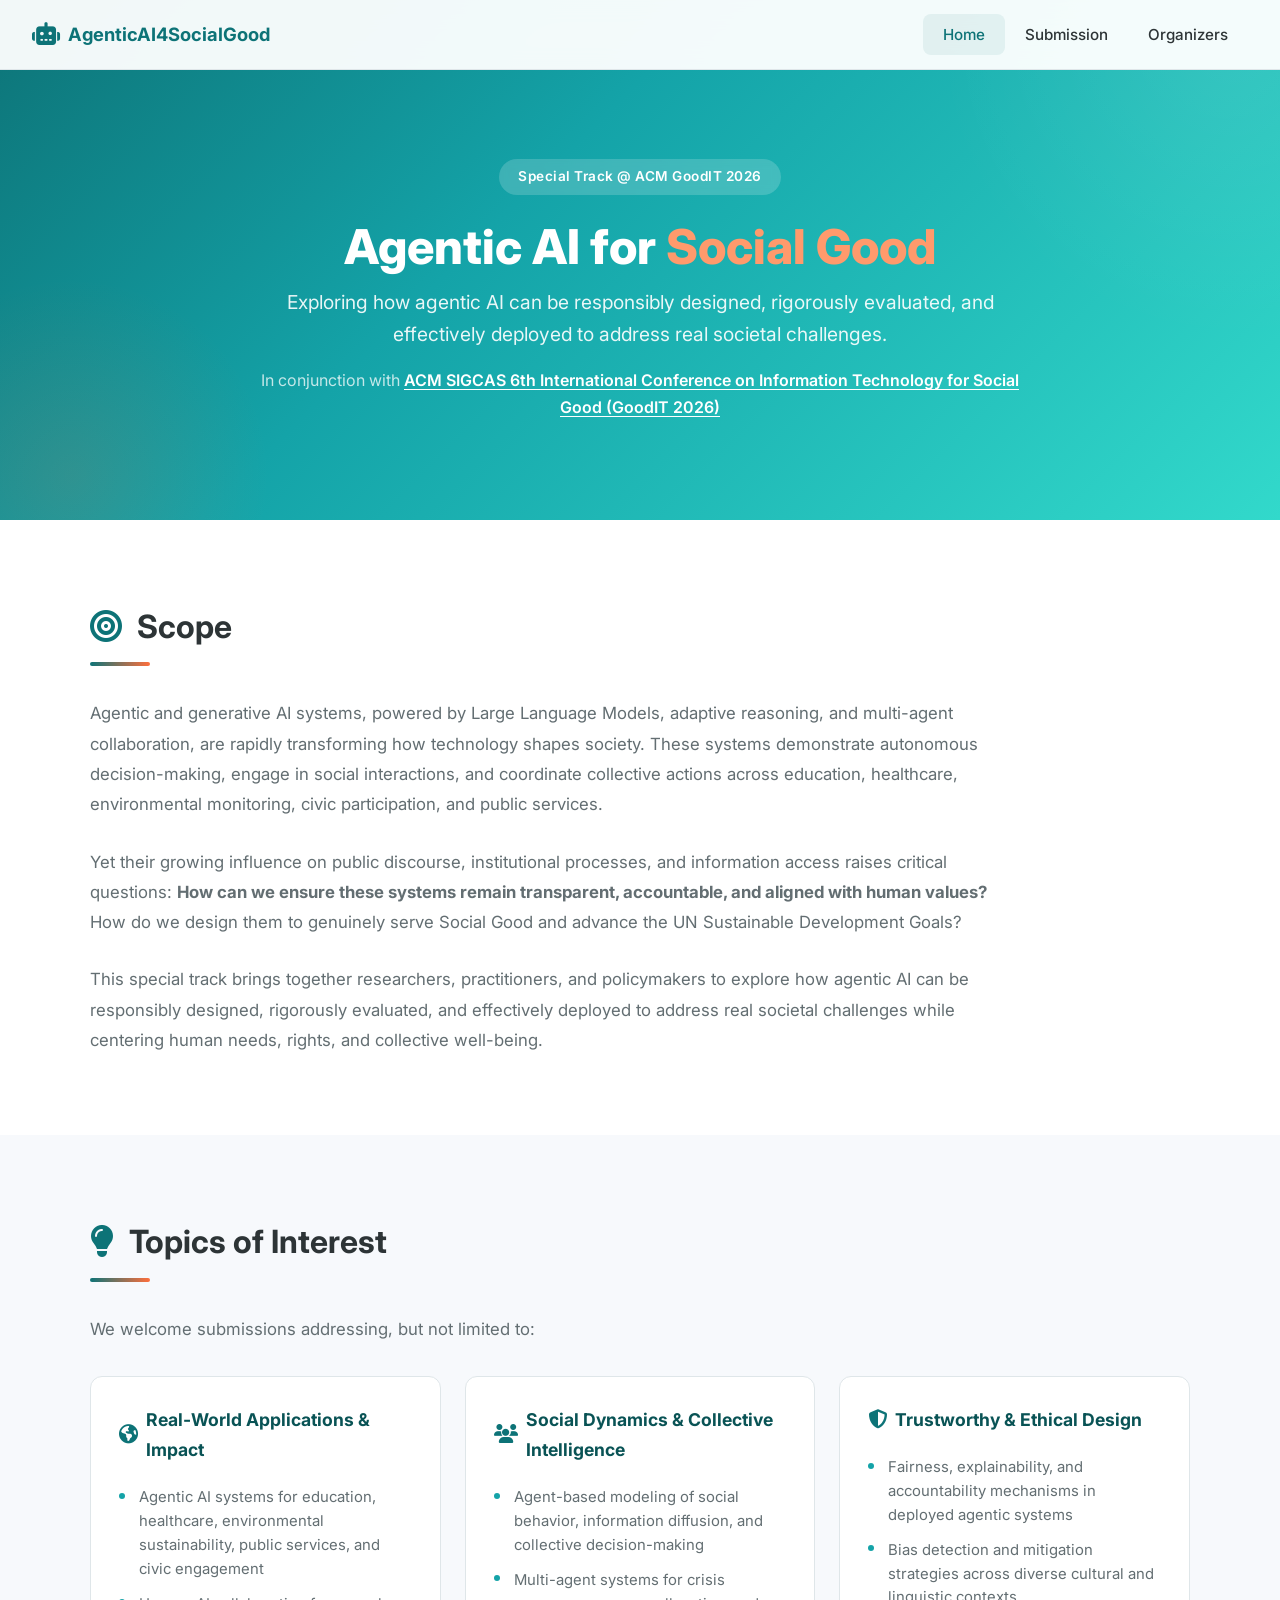
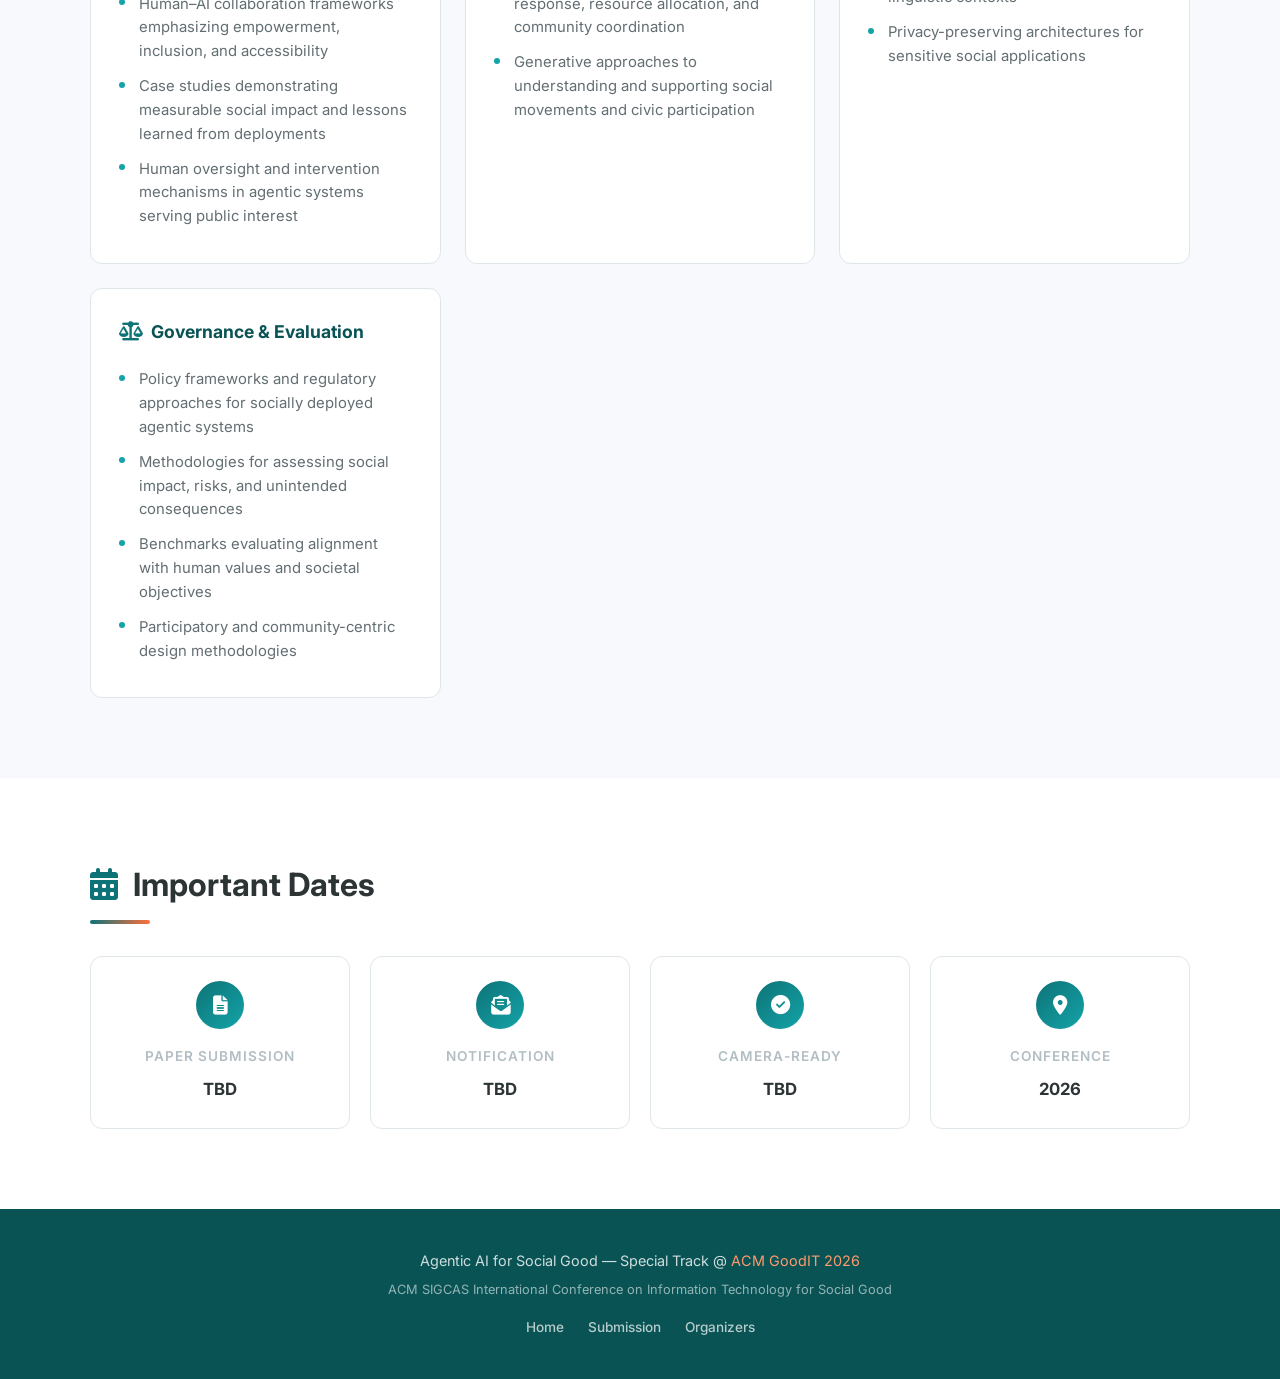
==== index.html @ 671c096c "Add initial HTML structure for the Agentic AI for Social Good special track at ACM GoodIT 2026 - Cre" ====
<!DOCTYPE html>
<html lang="en">
<head>
  <meta charset="UTF-8">
  <meta name="viewport" content="width=device-width, initial-scale=1.0">
  <title>Agentic AI for Social Good — Special Track @ ACM GoodIT 2026</title>
  <link rel="preconnect" href="https://fonts.googleapis.com">
  <link rel="preconnect" href="https://fonts.gstatic.com" crossorigin>
  <link href="https://fonts.googleapis.com/css2?family=Inter:wght@400;500;600;700;800&display=swap" rel="stylesheet">
  <link rel="stylesheet" href="https://cdnjs.cloudflare.com/ajax/libs/font-awesome/6.5.1/css/all.min.css">
  <link rel="stylesheet" href="css/style.css">
</head>
<body>

<!-- Navigation -->
<nav class="navbar" id="navbar">
  <a href="index.html" class="nav-brand">
    <i class="fas fa-robot"></i> AgenticAI4SocialGood
  </a>
  <button class="nav-toggle" id="navToggle" aria-label="Toggle navigation">
    <i class="fas fa-bars"></i>
  </button>
  <ul class="nav-links" id="navLinks">
    <li><a href="index.html" class="active">Home</a></li>
    <li><a href="submission.html">Submission</a></li>
    <li><a href="organizers.html">Organizers</a></li>
  </ul>
</nav>

<!-- Hero -->
<section class="hero">
  <div class="hero-content">
    <div class="hero-badge">Special Track @ ACM GoodIT 2026</div>
    <h1>Agentic AI for <span>Social Good</span></h1>
    <p class="subtitle">
      Exploring how agentic AI can be responsibly designed, rigorously evaluated, and effectively deployed to address real societal challenges.
    </p>
    <p class="conference-info">
      In conjunction with <a href="https://goodit.example.org" target="_blank">ACM SIGCAS 6th International Conference on Information Technology for Social Good (GoodIT 2026)</a>
    </p>
  </div>
</section>

<!-- Scope -->
<section class="section section-alt" id="scope">
  <div class="container">
    <h2 class="section-title"><i class="fas fa-bullseye"></i> Scope</h2>
    <div class="section-divider"></div>
    <p class="section-text">
      Agentic and generative AI systems, powered by Large Language Models, adaptive reasoning, and multi-agent collaboration, are rapidly transforming how technology shapes society. These systems demonstrate autonomous decision-making, engage in social interactions, and coordinate collective actions across education, healthcare, environmental monitoring, civic participation, and public services.
    </p>
    <br>
    <p class="section-text">
      Yet their growing influence on public discourse, institutional processes, and information access raises critical questions: <strong>How can we ensure these systems remain transparent, accountable, and aligned with human values?</strong> How do we design them to genuinely serve Social Good and advance the UN Sustainable Development Goals?
    </p>
    <br>
    <p class="section-text">
      This special track brings together researchers, practitioners, and policymakers to explore how agentic AI can be responsibly designed, rigorously evaluated, and effectively deployed to address real societal challenges while centering human needs, rights, and collective well-being.
    </p>
  </div>
</section>

<!-- Topics of Interest -->
<section class="section" id="topics">
  <div class="container">
    <h2 class="section-title"><i class="fas fa-lightbulb"></i> Topics of Interest</h2>
    <div class="section-divider"></div>
    <p class="section-text" style="margin-bottom: 1rem;">We welcome submissions addressing, but not limited to:</p>

    <div class="topics-grid">

      <div class="topic-card">
        <h3><i class="fas fa-globe-americas"></i> Real-World Applications &amp; Impact</h3>
        <ul>
          <li>Agentic AI systems for education, healthcare, environmental sustainability, public services, and civic engagement</li>
          <li>Human–AI collaboration frameworks emphasizing empowerment, inclusion, and accessibility</li>
          <li>Case studies demonstrating measurable social impact and lessons learned from deployments</li>
          <li>Human oversight and intervention mechanisms in agentic systems serving public interest</li>
        </ul>
      </div>

      <div class="topic-card">
        <h3><i class="fas fa-users"></i> Social Dynamics &amp; Collective Intelligence</h3>
        <ul>
          <li>Agent-based modeling of social behavior, information diffusion, and collective decision-making</li>
          <li>Multi-agent systems for crisis response, resource allocation, and community coordination</li>
          <li>Generative approaches to understanding and supporting social movements and civic participation</li>
        </ul>
      </div>

      <div class="topic-card">
        <h3><i class="fas fa-shield-alt"></i> Trustworthy &amp; Ethical Design</h3>
        <ul>
          <li>Fairness, explainability, and accountability mechanisms in deployed agentic systems</li>
          <li>Bias detection and mitigation strategies across diverse cultural and linguistic contexts</li>
          <li>Privacy-preserving architectures for sensitive social applications</li>
        </ul>
      </div>

      <div class="topic-card">
        <h3><i class="fas fa-balance-scale"></i> Governance &amp; Evaluation</h3>
        <ul>
          <li>Policy frameworks and regulatory approaches for socially deployed agentic systems</li>
          <li>Methodologies for assessing social impact, risks, and unintended consequences</li>
          <li>Benchmarks evaluating alignment with human values and societal objectives</li>
          <li>Participatory and community-centric design methodologies</li>
        </ul>
      </div>

    </div>
  </div>
</section>

<!-- Important Dates -->
<section class="section section-alt" id="dates">
  <div class="container">
    <h2 class="section-title"><i class="fas fa-calendar-alt"></i> Important Dates</h2>
    <div class="section-divider"></div>

    <div class="dates-grid">
      <div class="date-card">
        <div class="date-icon"><i class="fas fa-file-alt"></i></div>
        <div class="date-label">Paper Submission</div>
        <div class="date-value">TBD</div>
      </div>
      <div class="date-card">
        <div class="date-icon"><i class="fas fa-envelope-open-text"></i></div>
        <div class="date-label">Notification</div>
        <div class="date-value">TBD</div>
      </div>
      <div class="date-card">
        <div class="date-icon"><i class="fas fa-check-circle"></i></div>
        <div class="date-label">Camera-Ready</div>
        <div class="date-value">TBD</div>
      </div>
      <div class="date-card">
        <div class="date-icon"><i class="fas fa-map-marker-alt"></i></div>
        <div class="date-label">Conference</div>
        <div class="date-value">2026</div>
      </div>
    </div>

  </div>
</section>

<!-- Footer -->
<footer class="footer">
  <p>Agentic AI for Social Good — Special Track @ <a href="https://goodit.example.org" target="_blank">ACM GoodIT 2026</a></p>
  <p style="font-size:0.8rem; opacity:0.7; margin-top:0.25rem;">ACM SIGCAS International Conference on Information Technology for Social Good</p>
  <div class="footer-links">
    <a href="index.html">Home</a>
    <a href="submission.html">Submission</a>
    <a href="organizers.html">Organizers</a>
  </div>
</footer>

<script>
// Navbar scroll effect
window.addEventListener('scroll', () => {
  document.getElementById('navbar').classList.toggle('scrolled', window.scrollY > 10);
});

// Mobile toggle
document.getElementById('navToggle').addEventListener('click', () => {
  document.getElementById('navLinks').classList.toggle('open');
});
</script>

</body>
</html>
---- css/style.css ----
/* ===== Reset & Base ===== */
*,
*::before,
*::after {
  margin: 0;
  padding: 0;
  box-sizing: border-box;
}

:root {
  --primary: #0d7377;
  --primary-dark: #095355;
  --primary-light: #14a3a8;
  --accent: #ff6f3c;
  --accent-light: #ff9a6c;
  --bg: #f7f9fc;
  --bg-white: #ffffff;
  --text: #2d3436;
  --text-light: #636e72;
  --text-lighter: #b2bec3;
  --border: #dfe6e9;
  --shadow: 0 4px 24px rgba(0, 0, 0, 0.08);
  --shadow-lg: 0 8px 40px rgba(0, 0, 0, 0.12);
  --radius: 12px;
  --radius-sm: 8px;
  --transition: 0.3s ease;
}

html {
  scroll-behavior: smooth;
}

body {
  font-family: 'Inter', -apple-system, BlinkMacSystemFont, 'Segoe UI', Roboto, sans-serif;
  color: var(--text);
  background: var(--bg);
  line-height: 1.7;
  font-size: 16px;
}

a {
  color: var(--primary);
  text-decoration: none;
  transition: color var(--transition);
}

a:hover {
  color: var(--accent);
}

img {
  max-width: 100%;
  height: auto;
}

/* ===== Navigation ===== */
.navbar {
  position: fixed;
  top: 0;
  left: 0;
  right: 0;
  z-index: 1000;
  background: rgba(255, 255, 255, 0.95);
  backdrop-filter: blur(12px);
  border-bottom: 1px solid var(--border);
  padding: 0 2rem;
  height: 70px;
  display: flex;
  align-items: center;
  justify-content: space-between;
  transition: box-shadow var(--transition);
}

.navbar.scrolled {
  box-shadow: var(--shadow);
}

.nav-brand {
  font-weight: 700;
  font-size: 1.15rem;
  color: var(--primary);
  display: flex;
  align-items: center;
  gap: 0.5rem;
}

.nav-brand i {
  font-size: 1.4rem;
}

.nav-links {
  display: flex;
  gap: 0;
  list-style: none;
}

.nav-links li a {
  display: block;
  padding: 0.5rem 1.25rem;
  font-weight: 500;
  font-size: 0.95rem;
  color: var(--text);
  border-radius: var(--radius-sm);
  transition: all var(--transition);
}

.nav-links li a:hover,
.nav-links li a.active {
  color: var(--primary);
  background: rgba(13, 115, 119, 0.08);
}

.nav-toggle {
  display: none;
  background: none;
  border: none;
  font-size: 1.5rem;
  color: var(--text);
  cursor: pointer;
}

/* ===== Hero Section ===== */
.hero {
  min-height: 520px;
  display: flex;
  align-items: center;
  justify-content: center;
  text-align: center;
  padding: 120px 2rem 60px;
  background: linear-gradient(135deg, #0d7377 0%, #14a3a8 40%, #32d9cb 100%);
  position: relative;
  overflow: hidden;
}

.hero::before {
  content: '';
  position: absolute;
  top: -50%;
  right: -20%;
  width: 600px;
  height: 600px;
  background: radial-gradient(circle, rgba(255, 255, 255, 0.08) 0%, transparent 70%);
  border-radius: 50%;
}

.hero::after {
  content: '';
  position: absolute;
  bottom: -30%;
  left: -10%;
  width: 400px;
  height: 400px;
  background: radial-gradient(circle, rgba(255, 111, 60, 0.12) 0%, transparent 70%);
  border-radius: 50%;
}

.hero-content {
  position: relative;
  z-index: 1;
  max-width: 800px;
}

.hero-badge {
  display: inline-block;
  background: rgba(255, 255, 255, 0.18);
  color: #fff;
  padding: 0.4rem 1.2rem;
  border-radius: 50px;
  font-size: 0.85rem;
  font-weight: 600;
  letter-spacing: 0.5px;
  margin-bottom: 1.5rem;
  backdrop-filter: blur(4px);
}

.hero h1 {
  font-size: 3rem;
  font-weight: 800;
  color: #fff;
  line-height: 1.15;
  margin-bottom: 0.75rem;
}

.hero h1 span {
  color: var(--accent-light);
}

.hero .subtitle {
  font-size: 1.2rem;
  color: rgba(255, 255, 255, 0.9);
  font-weight: 400;
  margin-bottom: 0.5rem;
}

.hero .conference-info {
  font-size: 1rem;
  color: rgba(255, 255, 255, 0.75);
  margin-top: 1rem;
}

.hero .conference-info a {
  color: #fff;
  font-weight: 600;
  text-decoration: underline;
  text-underline-offset: 3px;
}

.hero .conference-info a:hover {
  color: var(--accent-light);
}

/* ===== Section Styles ===== */
.section {
  padding: 80px 2rem;
}

.section-alt {
  background: var(--bg-white);
}

.container {
  max-width: 1100px;
  margin: 0 auto;
}

.section-title {
  font-size: 2rem;
  font-weight: 700;
  color: var(--text);
  margin-bottom: 0.5rem;
}

.section-title i {
  color: var(--primary);
  margin-right: 0.5rem;
}

.section-divider {
  width: 60px;
  height: 4px;
  background: linear-gradient(90deg, var(--primary), var(--accent));
  border-radius: 2px;
  margin-bottom: 2rem;
}

.section-text {
  font-size: 1.05rem;
  color: var(--text-light);
  line-height: 1.8;
  max-width: 900px;
}

/* ===== Topic Cards ===== */
.topics-grid {
  display: grid;
  grid-template-columns: repeat(auto-fit, minmax(280px, 1fr));
  gap: 1.5rem;
  margin-top: 2rem;
}

.topic-card {
  background: var(--bg-white);
  border: 1px solid var(--border);
  border-radius: var(--radius);
  padding: 1.75rem;
  transition: all var(--transition);
  position: relative;
  overflow: hidden;
}

.topic-card::before {
  content: '';
  position: absolute;
  top: 0;
  left: 0;
  right: 0;
  height: 4px;
  background: linear-gradient(90deg, var(--primary), var(--primary-light));
  transform: scaleX(0);
  transition: transform var(--transition);
}

.topic-card:hover {
  transform: translateY(-4px);
  box-shadow: var(--shadow);
}

.topic-card:hover::before {
  transform: scaleX(1);
}

.topic-card h3 {
  font-size: 1.1rem;
  font-weight: 700;
  color: var(--primary-dark);
  margin-bottom: 1rem;
  display: flex;
  align-items: center;
  gap: 0.5rem;
}

.topic-card h3 i {
  color: var(--primary);
  font-size: 1.2rem;
}

.topic-card ul {
  list-style: none;
  padding: 0;
}

.topic-card ul li {
  padding: 0.35rem 0;
  padding-left: 1.25rem;
  position: relative;
  font-size: 0.93rem;
  color: var(--text-light);
  line-height: 1.6;
}

.topic-card ul li::before {
  content: '';
  position: absolute;
  left: 0;
  top: 0.75rem;
  width: 6px;
  height: 6px;
  border-radius: 50%;
  background: var(--primary-light);
}

/* ===== Dates Section ===== */
.dates-grid {
  display: grid;
  grid-template-columns: repeat(auto-fit, minmax(220px, 1fr));
  gap: 1.25rem;
  margin-top: 2rem;
}

.date-card {
  background: var(--bg-white);
  border: 1px solid var(--border);
  border-radius: var(--radius);
  padding: 1.5rem;
  text-align: center;
  transition: all var(--transition);
}

.date-card:hover {
  transform: translateY(-3px);
  box-shadow: var(--shadow);
  border-color: var(--primary-light);
}

.date-card .date-icon {
  width: 48px;
  height: 48px;
  border-radius: 50%;
  background: linear-gradient(135deg, var(--primary), var(--primary-light));
  display: flex;
  align-items: center;
  justify-content: center;
  margin: 0 auto 1rem;
  color: #fff;
  font-size: 1.2rem;
}

.date-card .date-label {
  font-size: 0.85rem;
  text-transform: uppercase;
  letter-spacing: 1px;
  color: var(--text-lighter);
  font-weight: 600;
  margin-bottom: 0.4rem;
}

.date-card .date-value {
  font-size: 1.05rem;
  font-weight: 700;
  color: var(--text);
}

/* ===== Submission Page ===== */
.submission-portal {
  background: linear-gradient(135deg, var(--primary), var(--primary-light));
  border-radius: var(--radius);
  padding: 2.5rem;
  text-align: center;
  margin-bottom: 2.5rem;
  color: #fff;
}

.submission-portal h3 {
  font-size: 1.5rem;
  margin-bottom: 0.75rem;
}

.submission-portal p {
  margin-bottom: 1.5rem;
  opacity: 0.9;
}

.btn {
  display: inline-block;
  padding: 0.75rem 2rem;
  border-radius: 50px;
  font-weight: 600;
  font-size: 1rem;
  transition: all var(--transition);
  cursor: pointer;
  border: none;
}

.btn-white {
  background: #fff;
  color: var(--primary);
}

.btn-white:hover {
  background: var(--accent);
  color: #fff;
  transform: translateY(-2px);
  box-shadow: 0 4px 16px rgba(255, 111, 60, 0.3);
}

.btn-primary {
  background: var(--primary);
  color: #fff;
}

.btn-primary:hover {
  background: var(--primary-dark);
  transform: translateY(-2px);
}

.guidelines-list {
  list-style: none;
  padding: 0;
}

.guidelines-list li {
  padding: 0.65rem 0;
  padding-left: 2rem;
  position: relative;
  color: var(--text-light);
  line-height: 1.7;
}

.guidelines-list li::before {
  content: '';
  position: absolute;
  left: 0;
  top: 1rem;
  width: 8px;
  height: 8px;
  border-radius: 50%;
  background: var(--primary);
}

.criteria-grid {
  display: grid;
  grid-template-columns: repeat(auto-fit, minmax(180px, 1fr));
  gap: 1rem;
  margin-top: 1.5rem;
}

.criteria-item {
  background: var(--bg);
  border-radius: var(--radius-sm);
  padding: 1rem 1.25rem;
  text-align: center;
  font-weight: 600;
  font-size: 0.9rem;
  color: var(--primary-dark);
  border: 1px solid var(--border);
}

.criteria-item i {
  display: block;
  font-size: 1.4rem;
  color: var(--primary);
  margin-bottom: 0.5rem;
}

/* ===== Organizer Cards ===== */
.organizers-grid {
  display: grid;
  grid-template-columns: repeat(auto-fit, minmax(480px, 1fr));
  gap: 2rem;
  margin-top: 2rem;
}

.organizer-card {
  background: var(--bg-white);
  border: 1px solid var(--border);
  border-radius: var(--radius);
  padding: 2rem;
  transition: all var(--transition);
}

.organizer-card:hover {
  box-shadow: var(--shadow);
  transform: translateY(-3px);
}

.organizer-header {
  display: flex;
  align-items: center;
  gap: 1.25rem;
  margin-bottom: 1.25rem;
}

.organizer-avatar {
  width: 72px;
  height: 72px;
  border-radius: 50%;
  background: linear-gradient(135deg, var(--primary), var(--primary-light));
  display: flex;
  align-items: center;
  justify-content: center;
  color: #fff;
  font-size: 1.6rem;
  font-weight: 700;
  flex-shrink: 0;
}

.organizer-info h3 {
  font-size: 1.15rem;
  font-weight: 700;
  color: var(--text);
  margin-bottom: 0.2rem;
}

.organizer-info .affiliation {
  font-size: 0.9rem;
  color: var(--primary);
  font-weight: 500;
}

.organizer-info .email {
  font-size: 0.85rem;
  color: var(--text-light);
}

.organizer-bio {
  font-size: 0.92rem;
  color: var(--text-light);
  line-height: 1.7;
}

/* ===== TPC Section ===== */
.tpc-grid {
  display: grid;
  grid-template-columns: repeat(auto-fit, minmax(300px, 1fr));
  gap: 0.75rem;
  margin-top: 1.5rem;
}

.tpc-member {
  display: flex;
  align-items: center;
  gap: 0.75rem;
  padding: 0.85rem 1.25rem;
  background: var(--bg-white);
  border: 1px solid var(--border);
  border-radius: var(--radius-sm);
  transition: all var(--transition);
}

.tpc-member:hover {
  border-color: var(--primary-light);
  background: rgba(13, 115, 119, 0.03);
}

.tpc-dot {
  width: 10px;
  height: 10px;
  border-radius: 50%;
  background: var(--primary-light);
  flex-shrink: 0;
}

.tpc-member .name {
  font-weight: 600;
  font-size: 0.95rem;
  color: var(--text);
}

.tpc-member .role {
  font-size: 0.82rem;
  color: var(--text-light);
}

/* ===== Footer ===== */
.footer {
  background: var(--primary-dark);
  color: rgba(255, 255, 255, 0.8);
  text-align: center;
  padding: 2.5rem 2rem;
}

.footer p {
  font-size: 0.9rem;
  margin-bottom: 0.35rem;
}

.footer a {
  color: var(--accent-light);
}

.footer a:hover {
  color: #fff;
}

.footer .footer-links {
  margin-top: 1rem;
  display: flex;
  justify-content: center;
  gap: 1.5rem;
  flex-wrap: wrap;
}

.footer .footer-links a {
  color: rgba(255, 255, 255, 0.7);
  font-size: 0.85rem;
  font-weight: 500;
}

/* ===== Responsive ===== */
@media (max-width: 768px) {
  .nav-links {
    display: none;
    position: absolute;
    top: 70px;
    left: 0;
    right: 0;
    background: var(--bg-white);
    flex-direction: column;
    padding: 1rem;
    border-bottom: 1px solid var(--border);
    box-shadow: var(--shadow);
  }

  .nav-links.open {
    display: flex;
  }

  .nav-toggle {
    display: block;
  }

  .hero h1 {
    font-size: 2rem;
  }

  .hero .subtitle {
    font-size: 1rem;
  }

  .hero {
    min-height: 400px;
    padding: 100px 1.5rem 50px;
  }

  .section {
    padding: 50px 1.25rem;
  }

  .section-title {
    font-size: 1.5rem;
  }

  .topics-grid {
    grid-template-columns: 1fr;
  }

  .organizers-grid {
    grid-template-columns: 1fr;
  }

  .dates-grid {
    grid-template-columns: repeat(2, 1fr);
  }
}

@media (max-width: 480px) {
  .dates-grid {
    grid-template-columns: 1fr;
  }
}

/* ===== Info box ===== */
.info-box {
  background: rgba(13, 115, 119, 0.06);
  border-left: 4px solid var(--primary);
  border-radius: 0 var(--radius-sm) var(--radius-sm) 0;
  padding: 1.25rem 1.5rem;
  margin: 1.5rem 0;
}

.info-box p {
  font-size: 0.95rem;
  color: var(--text-light);
  line-height: 1.7;
}

/* ===== Review Process ===== */
.review-process {
  background: var(--bg);
  border-radius: var(--radius);
  padding: 2rem;
  margin-top: 2rem;
}

.review-process h3 {
  font-size: 1.2rem;
  font-weight: 700;
  color: var(--primary-dark);
  margin-bottom: 1rem;
}

.review-process p {
  font-size: 0.95rem;
  color: var(--text-light);
  line-height: 1.8;
}
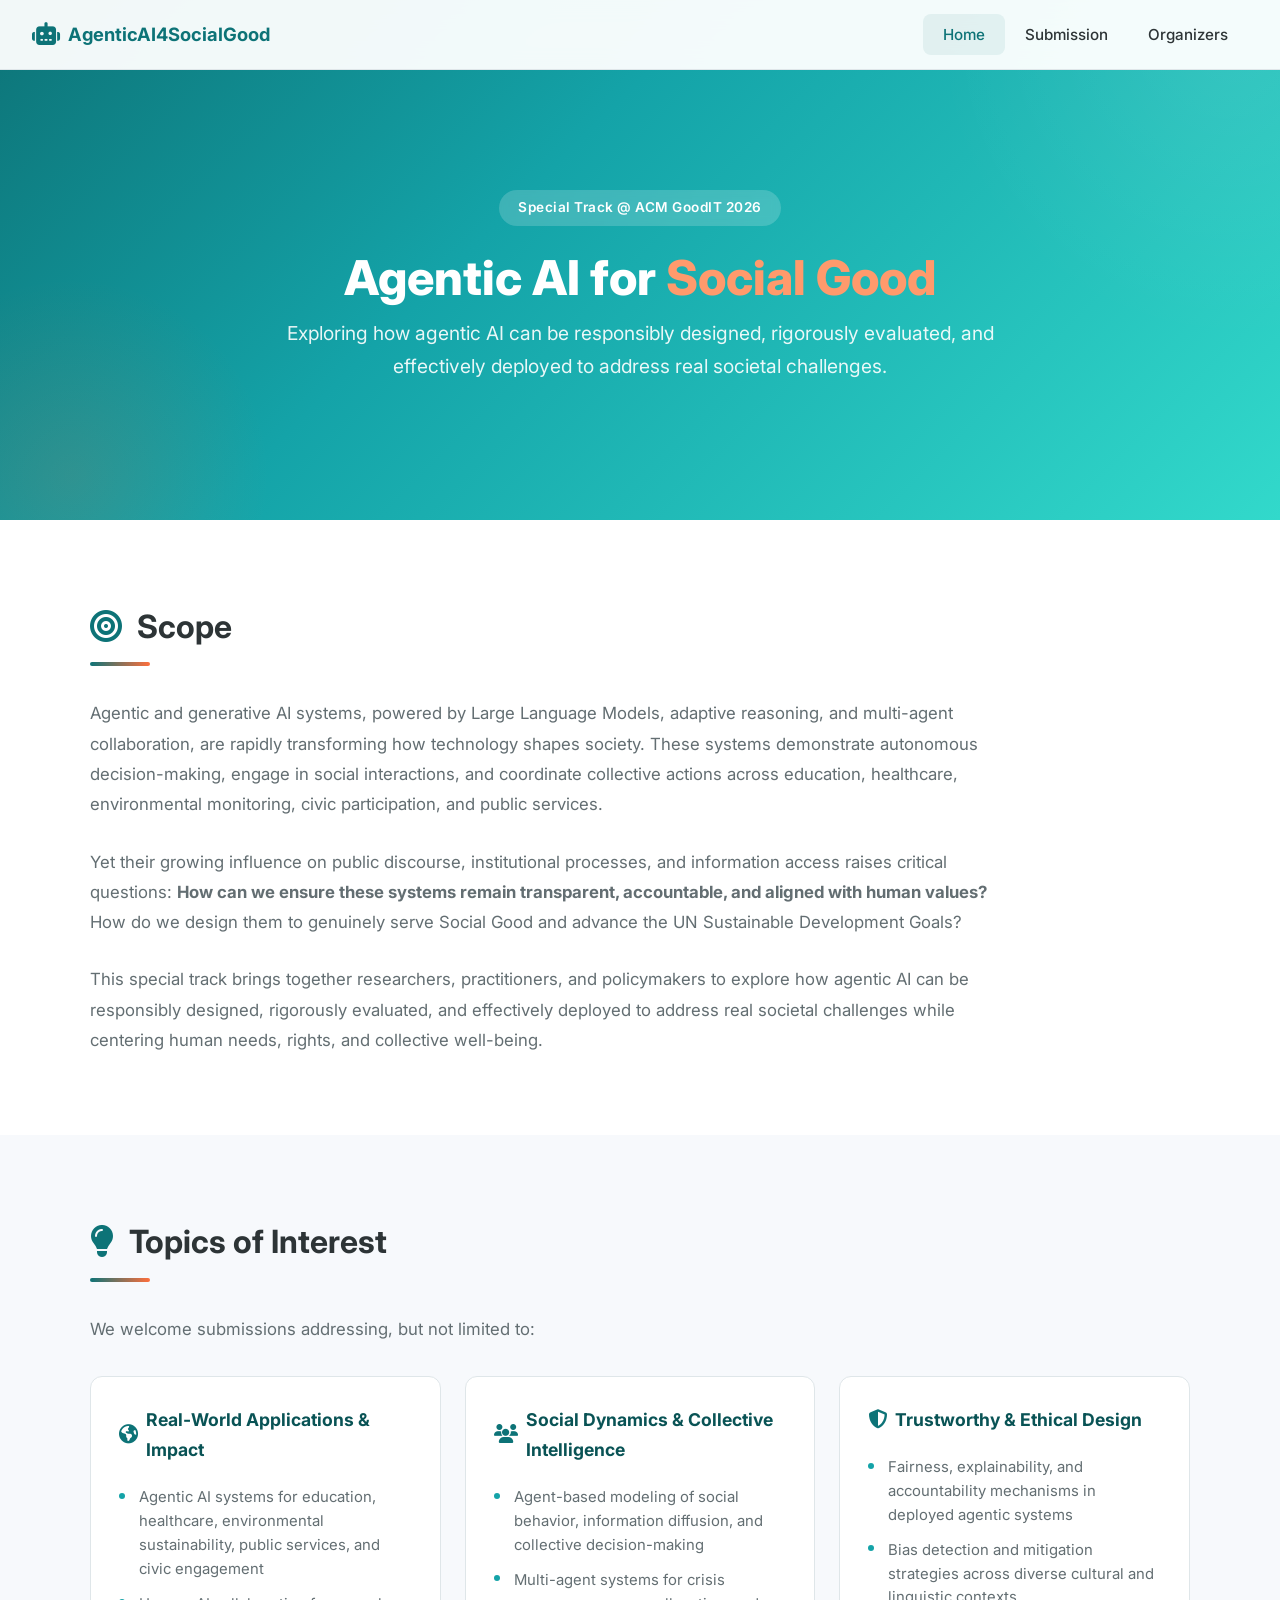
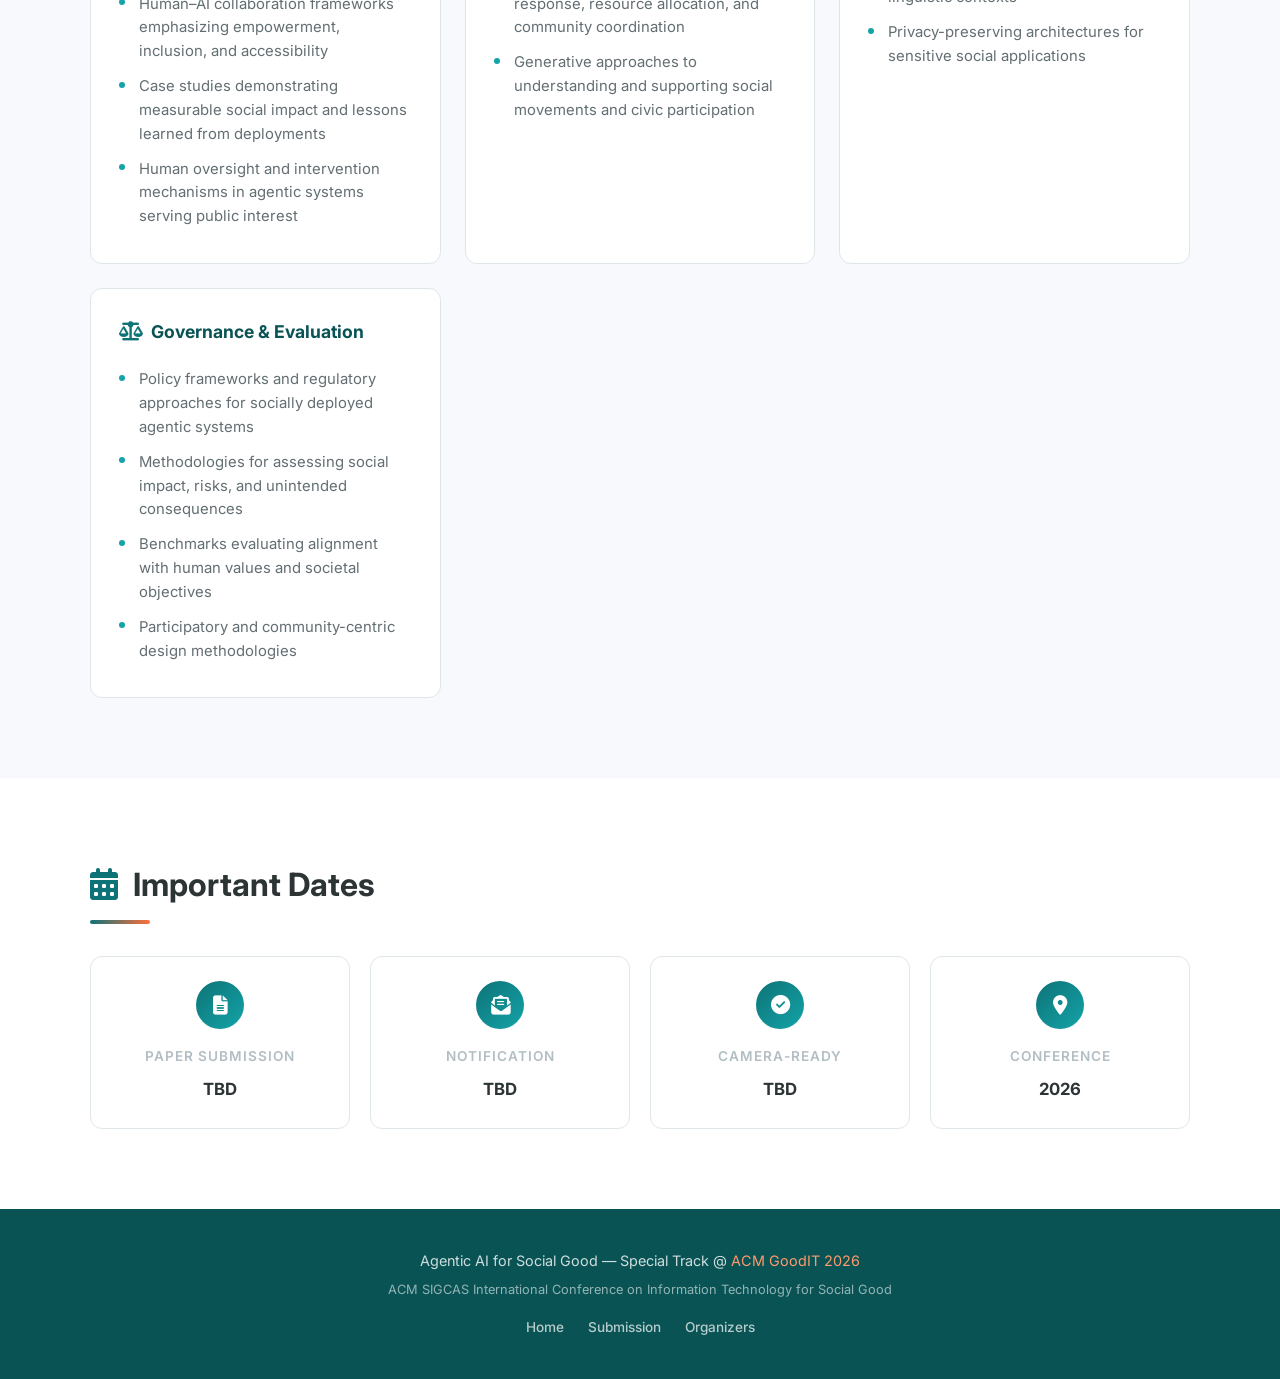
==== commit ebfcfcdf: "Remove conference information from the hero section in index.html" ====
--- a/index.html
+++ b/index.html
@@ -34,9 +34,6 @@
     <h1>Agentic AI for <span>Social Good</span></h1>
     <p class="subtitle">
       Exploring how agentic AI can be responsibly designed, rigorously evaluated, and effectively deployed to address real societal challenges.
-    </p>
-    <p class="conference-info">
-      In conjunction with <a href="https://goodit.example.org" target="_blank">ACM SIGCAS 6th International Conference on Information Technology for Social Good (GoodIT 2026)</a>
     </p>
   </div>
 </section>
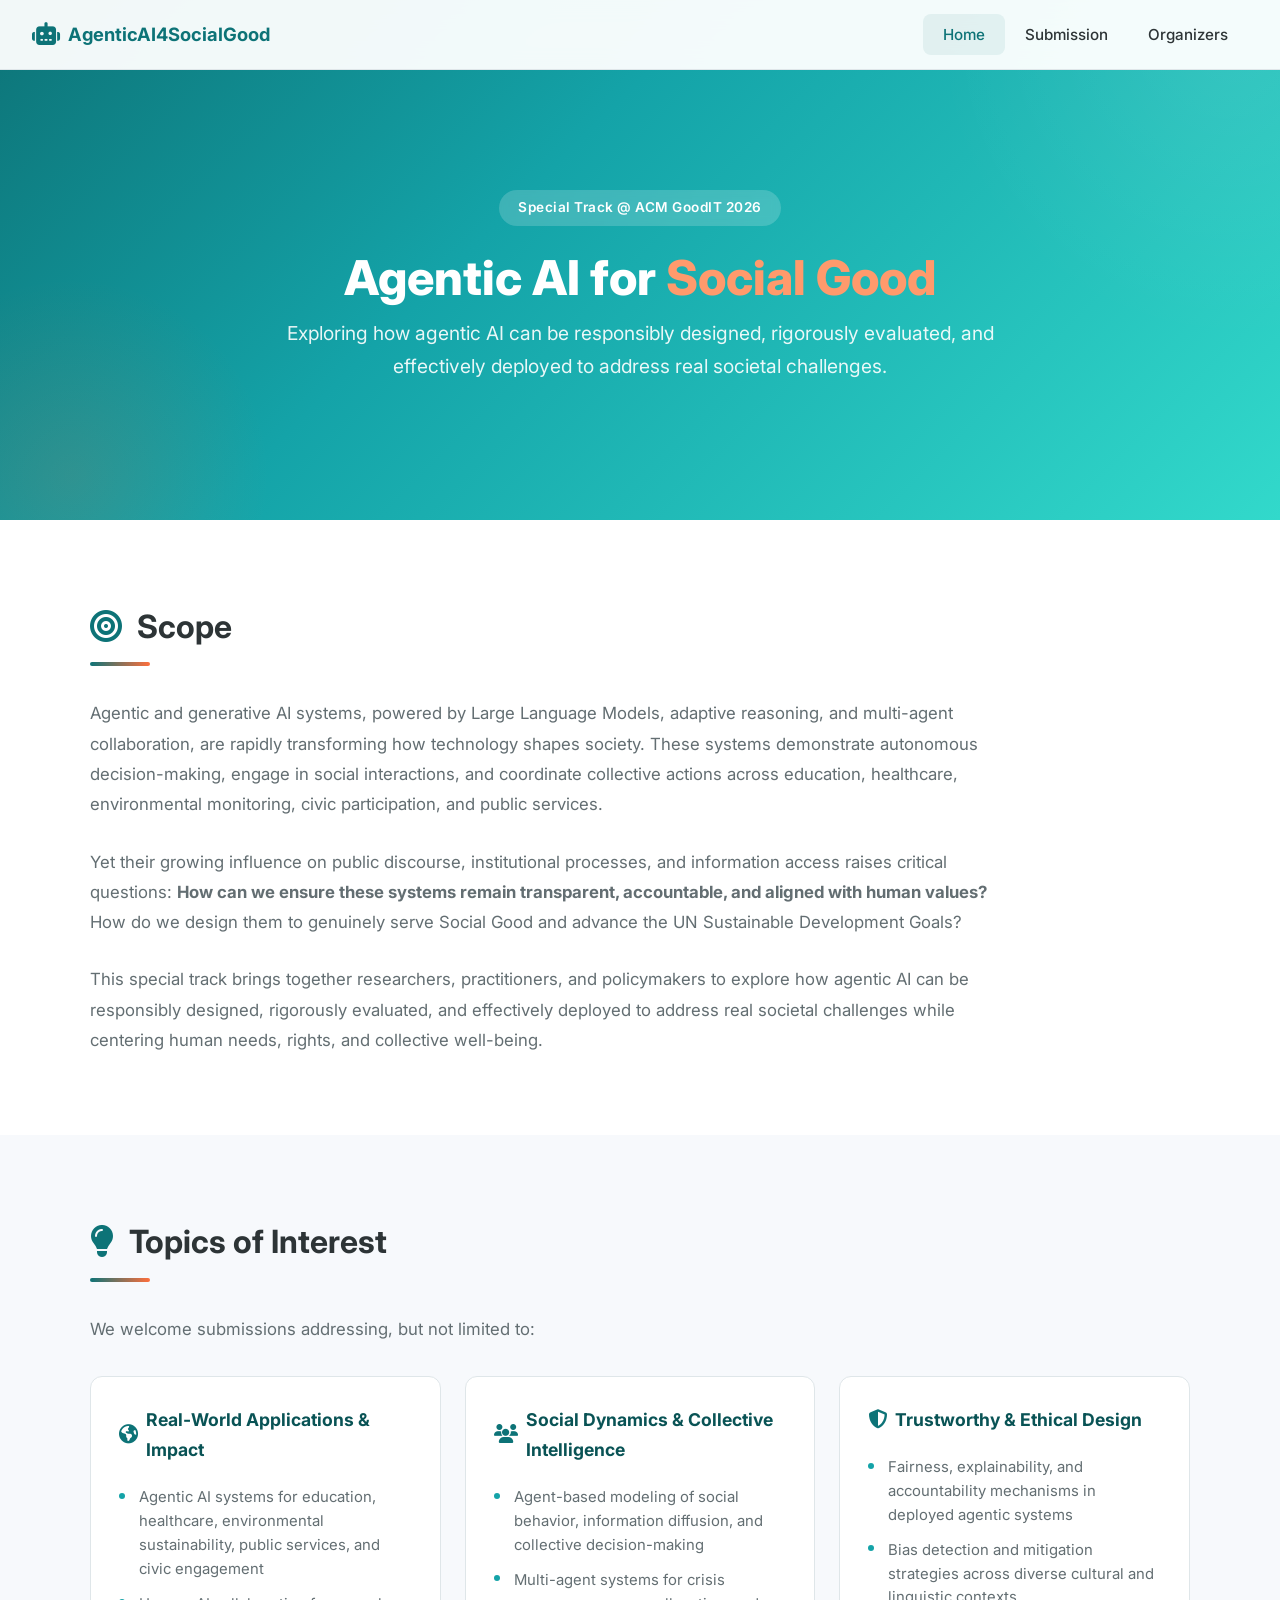
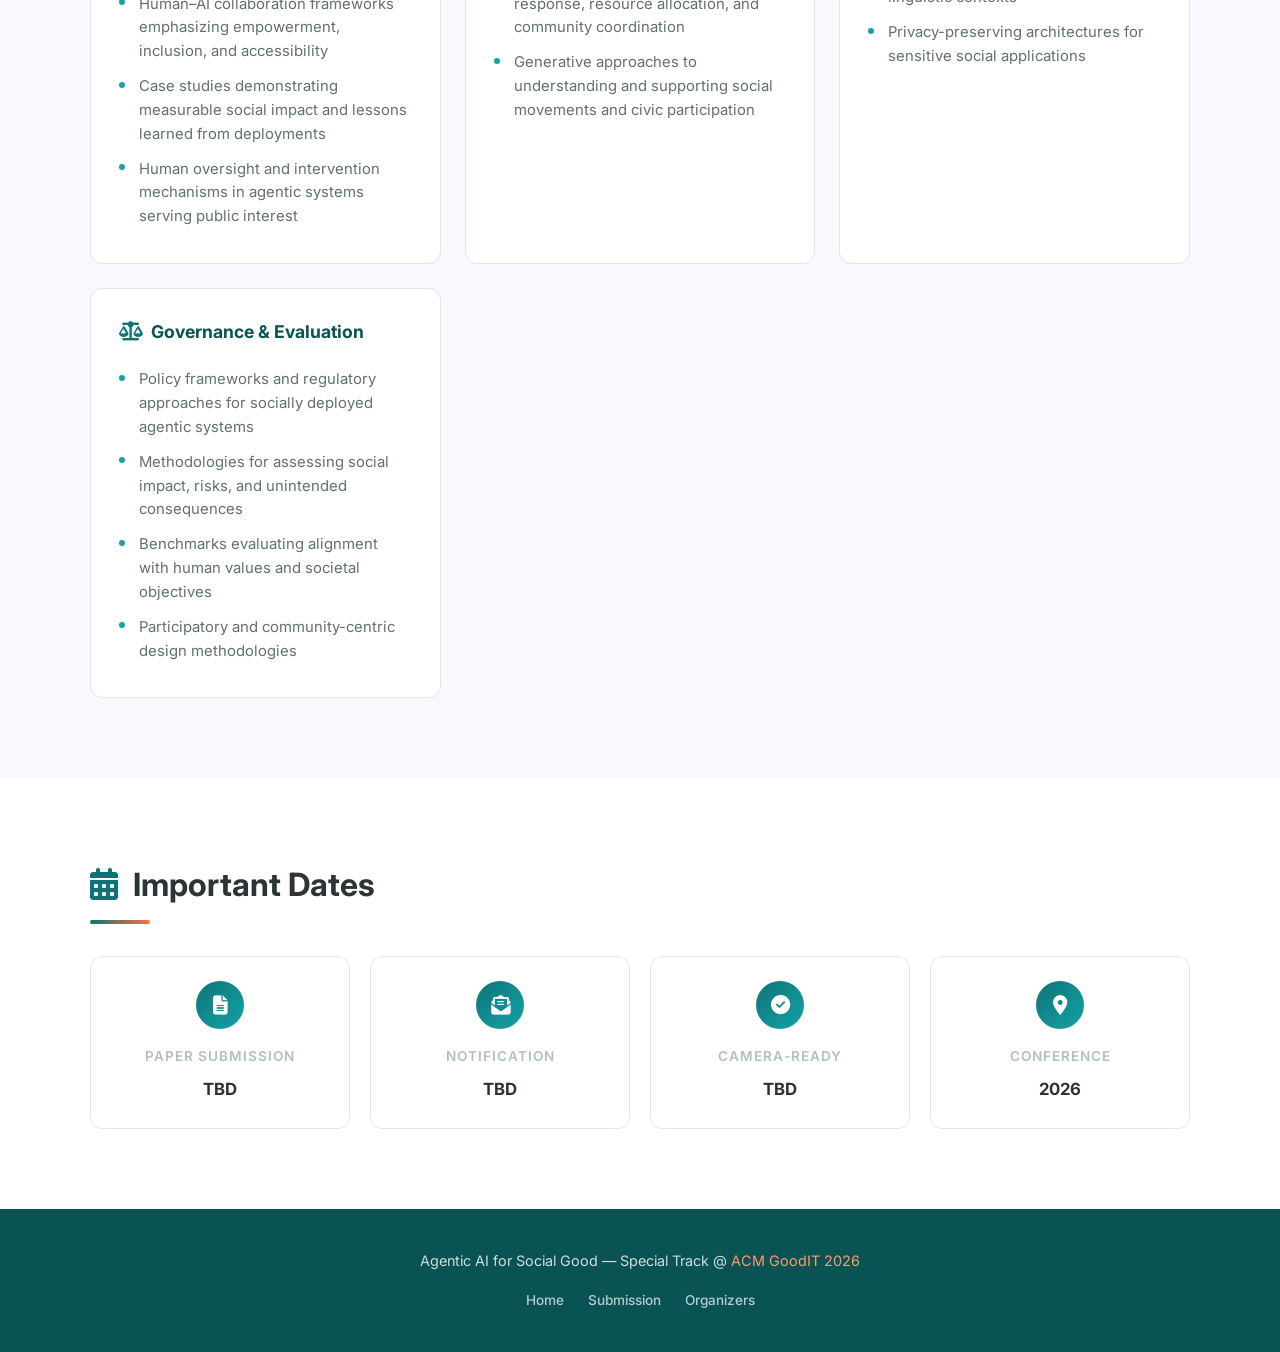
==== commit ae33d77b: "Removed typo in the footer of index.html." ====
--- a/index.html
+++ b/index.html
@@ -143,7 +143,6 @@
 <!-- Footer -->
 <footer class="footer">
   <p>Agentic AI for Social Good — Special Track @ <a href="https://goodit.example.org" target="_blank">ACM GoodIT 2026</a></p>
-  <p style="font-size:0.8rem; opacity:0.7; margin-top:0.25rem;">ACM SIGCAS International Conference on Information Technology for Social Good</p>
   <div class="footer-links">
     <a href="index.html">Home</a>
     <a href="submission.html">Submission</a>
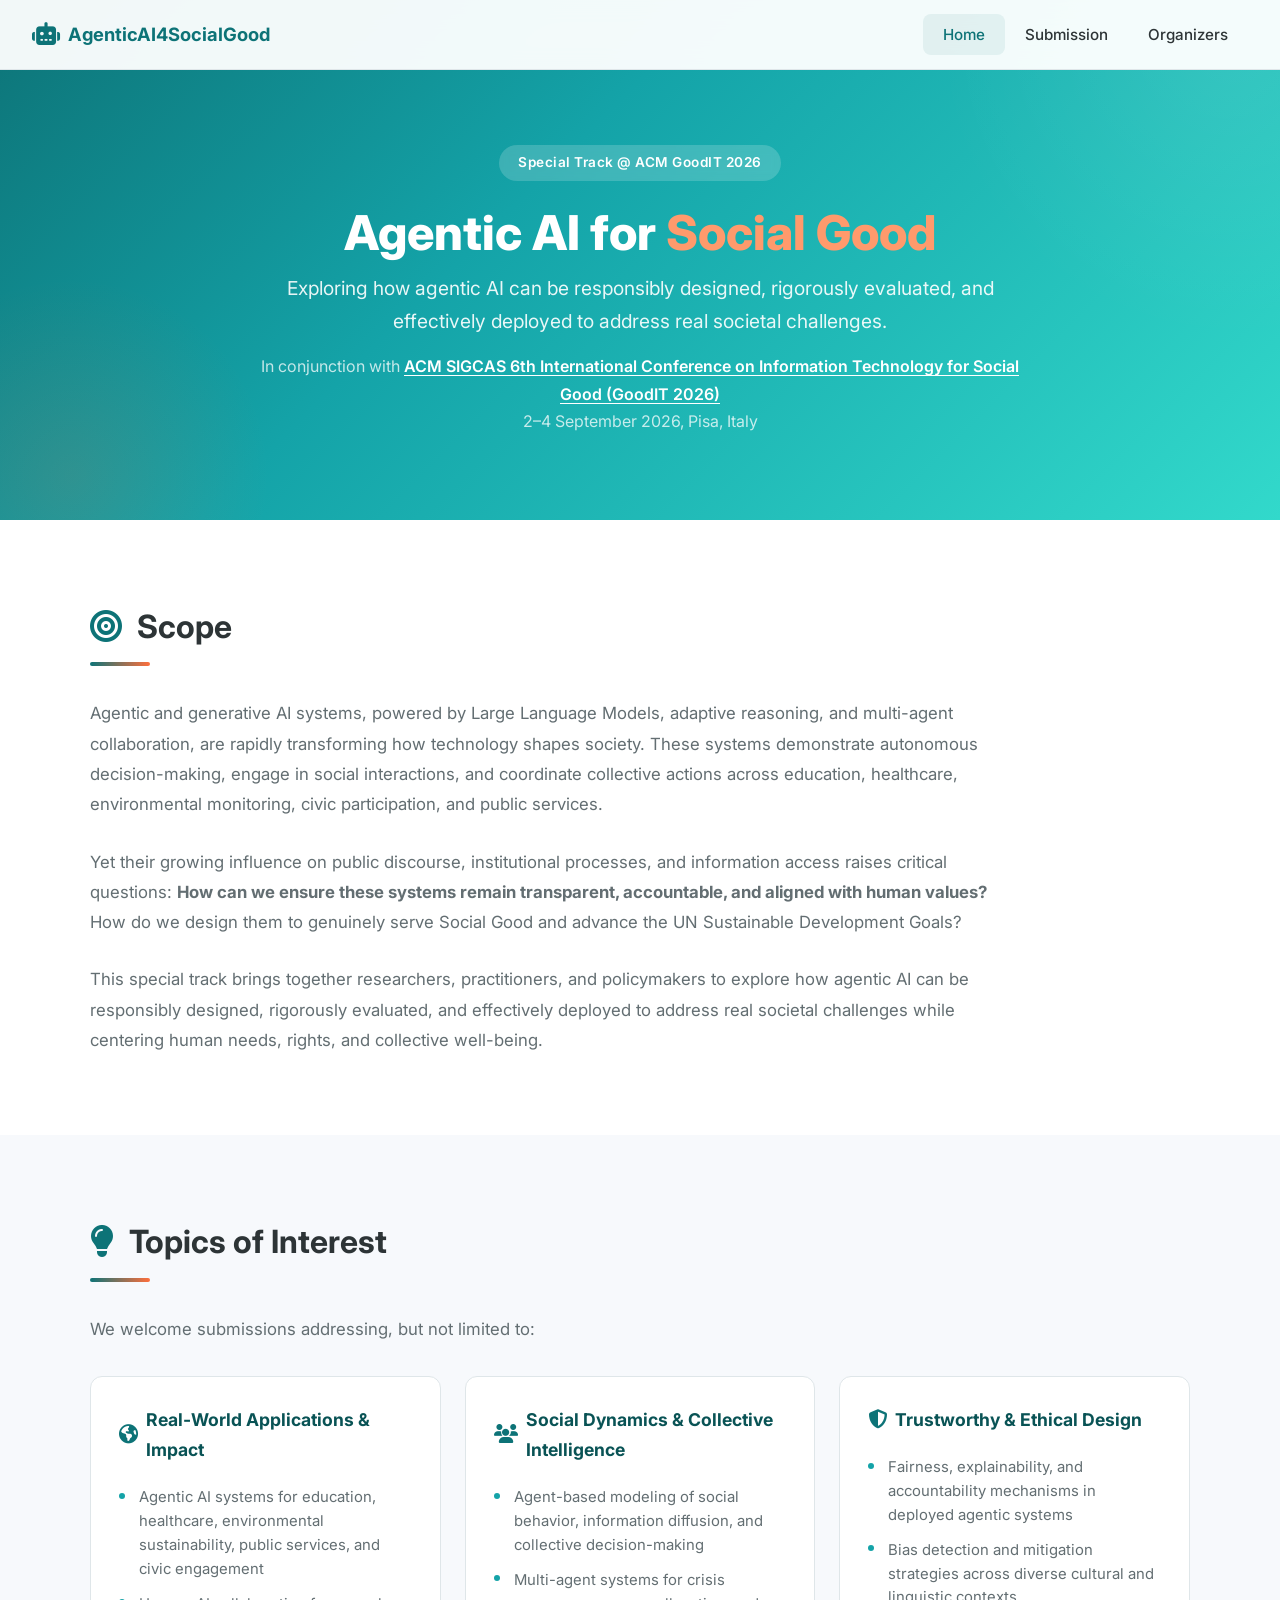
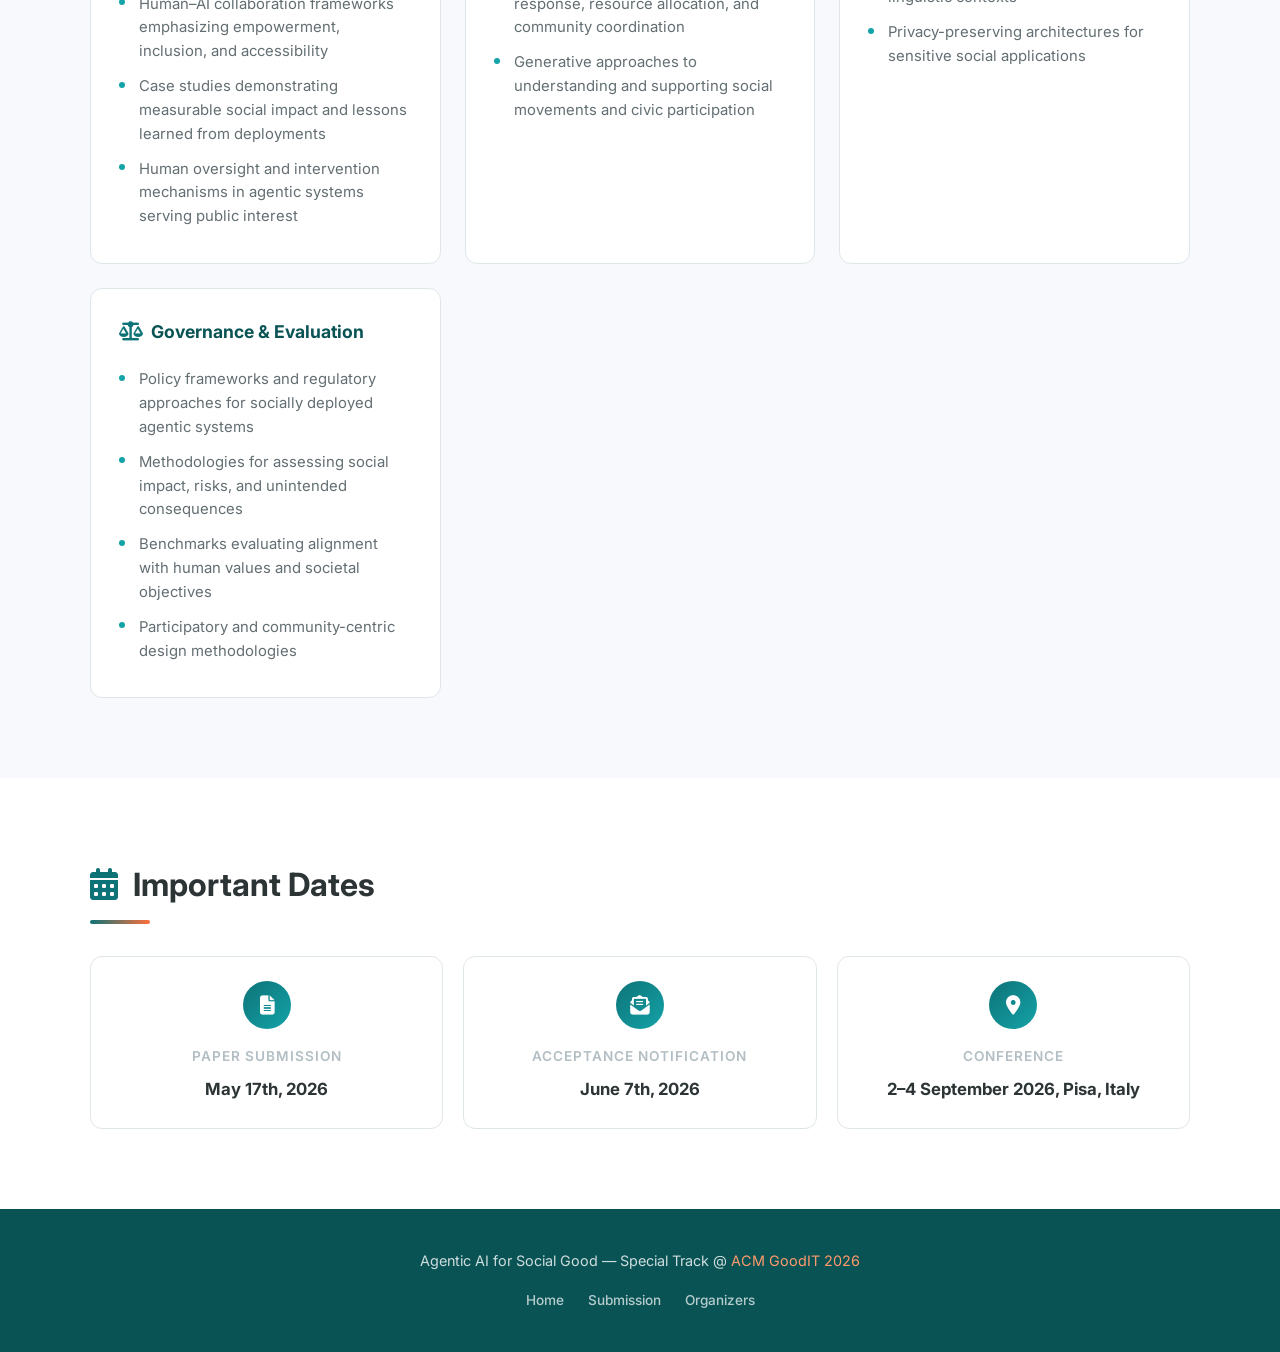
==== commit e11b0908: "Update conference details and important dates in HTML files" ====
--- a/index.html
+++ b/index.html
@@ -34,6 +34,10 @@
     <h1>Agentic AI for <span>Social Good</span></h1>
     <p class="subtitle">
       Exploring how agentic AI can be responsibly designed, rigorously evaluated, and effectively deployed to address real societal challenges.
+    </p>
+    <p class="conference-info">
+      In conjunction with <a href="https://goodit2026.di.unipi.it/" target="_blank">ACM SIGCAS 6th International Conference on Information Technology for Social Good (GoodIT 2026)</a><br>
+      2&ndash;4 September 2026, Pisa, Italy
     </p>
   </div>
 </section>
@@ -118,22 +122,17 @@
       <div class="date-card">
         <div class="date-icon"><i class="fas fa-file-alt"></i></div>
         <div class="date-label">Paper Submission</div>
-        <div class="date-value">TBD</div>
+        <div class="date-value">May 17th, 2026</div>
       </div>
       <div class="date-card">
         <div class="date-icon"><i class="fas fa-envelope-open-text"></i></div>
-        <div class="date-label">Notification</div>
-        <div class="date-value">TBD</div>
-      </div>
-      <div class="date-card">
-        <div class="date-icon"><i class="fas fa-check-circle"></i></div>
-        <div class="date-label">Camera-Ready</div>
-        <div class="date-value">TBD</div>
+        <div class="date-label">Acceptance Notification</div>
+        <div class="date-value">June 7th, 2026</div>
       </div>
       <div class="date-card">
         <div class="date-icon"><i class="fas fa-map-marker-alt"></i></div>
         <div class="date-label">Conference</div>
-        <div class="date-value">2026</div>
+        <div class="date-value">2&ndash;4 September 2026, Pisa, Italy</div>
       </div>
     </div>
 
@@ -142,7 +141,7 @@
 
 <!-- Footer -->
 <footer class="footer">
-  <p>Agentic AI for Social Good — Special Track @ <a href="https://goodit.example.org" target="_blank">ACM GoodIT 2026</a></p>
+  <p>Agentic AI for Social Good — Special Track @ <a href="https://goodit2026.di.unipi.it/" target="_blank">ACM GoodIT 2026</a></p>
   <div class="footer-links">
     <a href="index.html">Home</a>
     <a href="submission.html">Submission</a>
